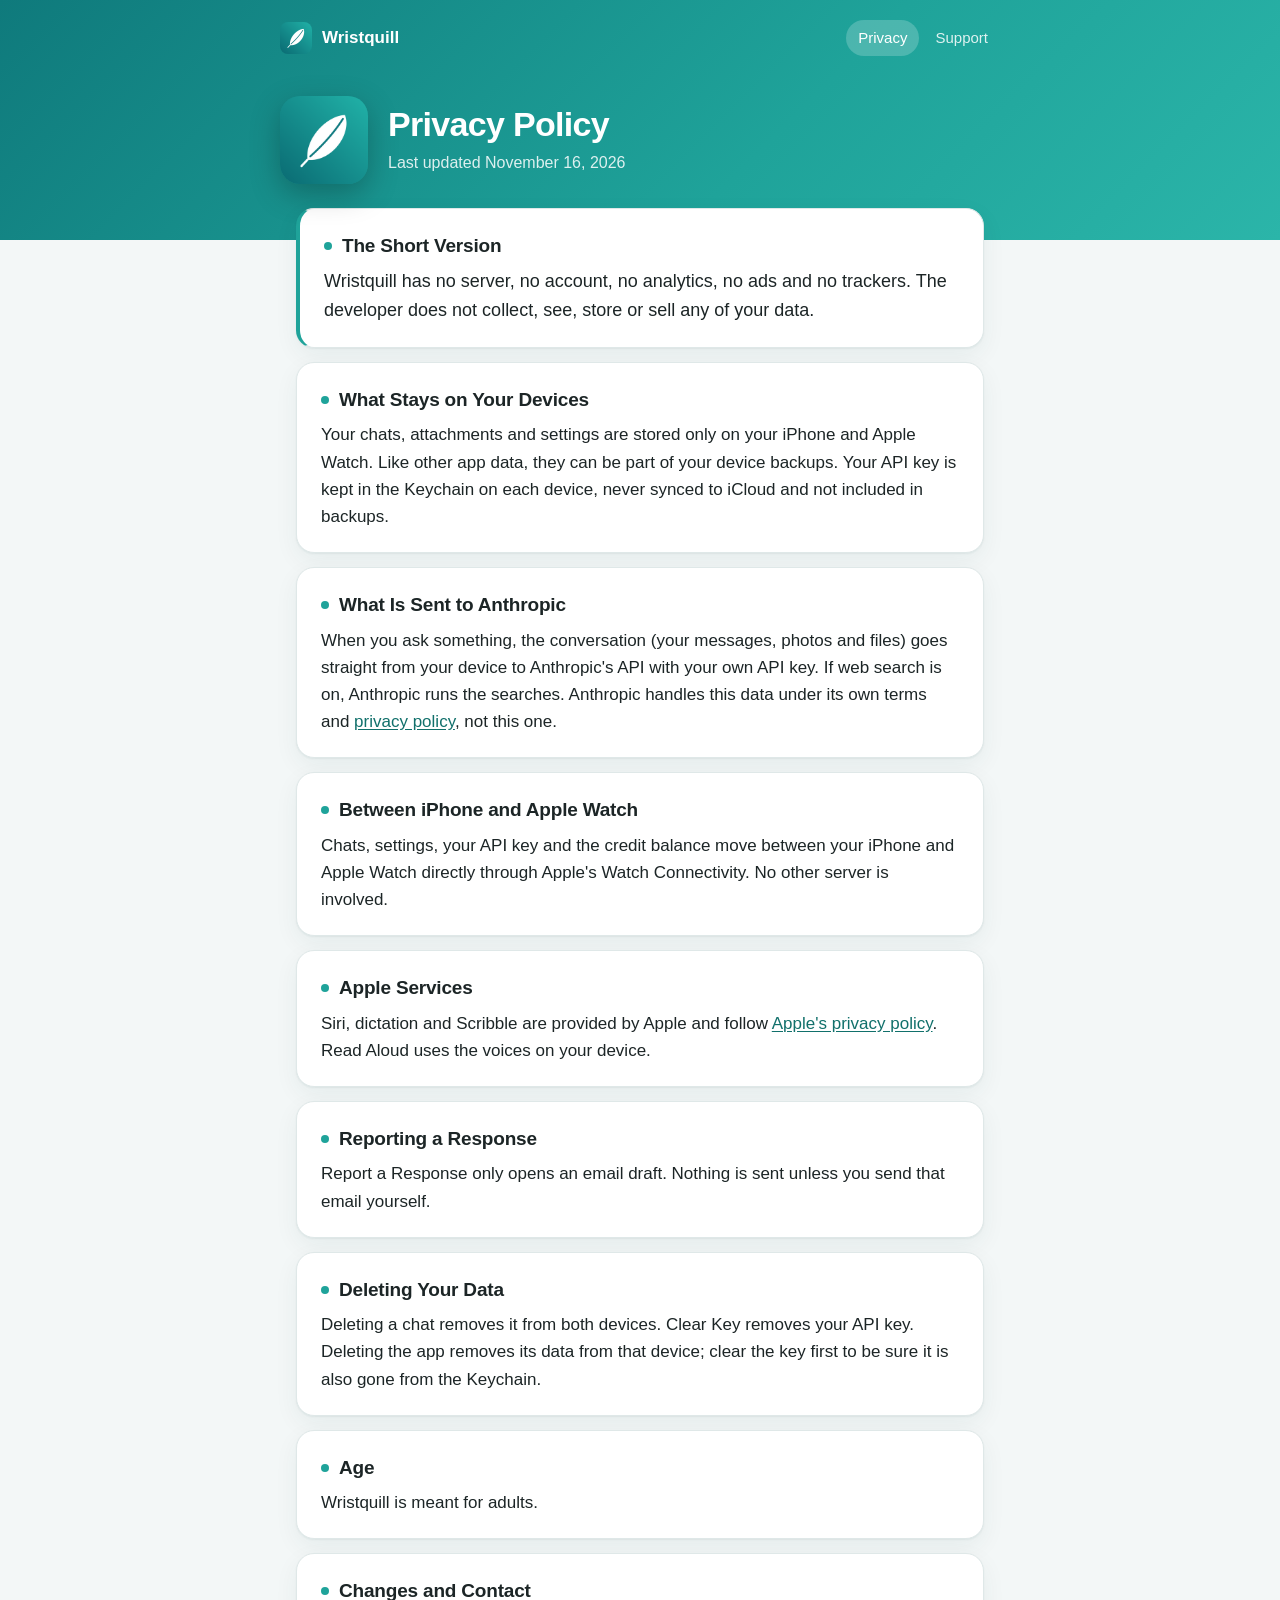
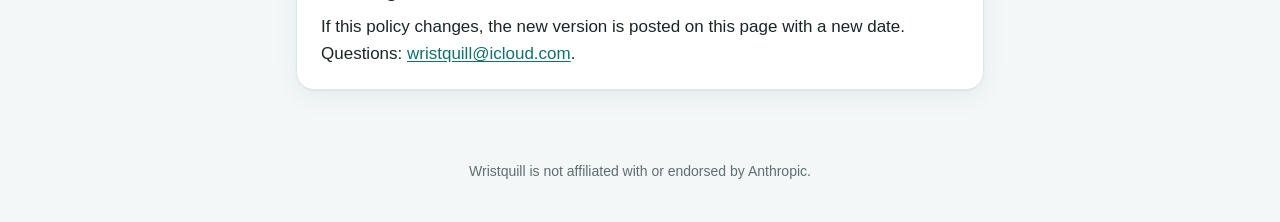
==== privacy.html @ 5ec28ea8 "Add privacy policy and support pages" ====
<!doctype html>
<html lang="en">
<head>
<meta charset="utf-8">
<meta name="viewport" content="width=device-width, initial-scale=1">
<meta name="color-scheme" content="light dark">
<title>Wristquill Privacy Policy</title>
<link rel="icon" type="image/png" href="icon.png">
<link rel="apple-touch-icon" href="apple-touch-icon.png">
<link rel="stylesheet" href="style.css">
</head>
<body>
<header class="hero">
  <div class="bar">
    <a class="brand" href="index.html"><img src="icon.png" alt=""><span>Wristquill</span></a>
    <nav><a href="privacy.html" aria-current="page">Privacy</a><a href="support.html">Support</a></nav>
  </div>
  <div class="hero-body">
    <img src="icon.png" alt="Wristquill app icon">
    <div><h1>Privacy Policy</h1><p>Last updated November 16, 2026</p></div>
  </div>
</header>
<main>
<section class="card lead">
  <h2>The Short Version</h2>
  <p>Wristquill has no server, no account, no analytics, no ads and no trackers. The developer does not collect, see, store or sell any of your data.</p>
</section>
<section class="card">
  <h2>What Stays on Your Devices</h2>
  <p>Your chats, attachments and settings are stored only on your iPhone and Apple Watch. Like other app data, they can be part of your device backups. Your API key is kept in the Keychain on each device, never synced to iCloud and not included in backups.</p>
</section>
<section class="card">
  <h2>What Is Sent to Anthropic</h2>
  <p>When you ask something, the conversation (your messages, photos and files) goes straight from your device to Anthropic's API with your own API key. If web search is on, Anthropic runs the searches. Anthropic handles this data under its own terms and <a href="https://www.anthropic.com/legal/privacy">privacy policy</a>, not this one.</p>
</section>
<section class="card">
  <h2>Between iPhone and Apple Watch</h2>
  <p>Chats, settings, your API key and the credit balance move between your iPhone and Apple Watch directly through Apple's Watch Connectivity. No other server is involved.</p>
</section>
<section class="card">
  <h2>Apple Services</h2>
  <p>Siri, dictation and Scribble are provided by Apple and follow <a href="https://www.apple.com/legal/privacy/">Apple's privacy policy</a>. Read Aloud uses the voices on your device.</p>
</section>
<section class="card">
  <h2>Reporting a Response</h2>
  <p>Report a Response only opens an email draft. Nothing is sent unless you send that email yourself.</p>
</section>
<section class="card">
  <h2>Deleting Your Data</h2>
  <p id="delete">Deleting a chat removes it from both devices. Clear Key removes your API key. Deleting the app removes its data from that device; clear the key first to be sure it is also gone from the Keychain.</p>
</section>
<section class="card">
  <h2>Age</h2>
  <p>Wristquill is meant for adults.</p>
</section>
<section class="card">
  <h2>Changes and Contact</h2>
  <p>If this policy changes, the new version is posted on this page with a new date. Questions: <a href="mailto:wristquill@icloud.com">wristquill@icloud.com</a>.</p>
</section>
</main>
<footer>Wristquill is not affiliated with or endorsed by Anthropic.</footer>
</body>
</html>
---- style.css ----
:root {
  --accent: #1fa39a;
  --accent-deep: #0f7a7c;
  --accent-ink: #11706b;
  --bg: #f3f7f7;
  --card: #ffffff;
  --fg: #1c2526;
  --muted: #5f6e70;
  --rule: #dfe8e8;
  --shadow: 0 1px 2px rgba(16, 60, 62, 0.06), 0 8px 24px rgba(16, 60, 62, 0.06);
}
@media (prefers-color-scheme: dark) {
  :root {
    --accent: #3cc7bc;
    --accent-deep: #0b4f51;
    --accent-ink: #5fd6cc;
    --bg: #0c1213;
    --card: #162021;
    --fg: #e9f1f1;
    --muted: #93a6a7;
    --rule: #243334;
    --shadow: none;
  }
}
* { box-sizing: border-box; }
html { -webkit-text-size-adjust: 100%; }
body {
  margin: 0;
  background: var(--bg);
  color: var(--fg);
  font: 17px/1.6 -apple-system, BlinkMacSystemFont, "SF Pro Text", "Helvetica Neue", Arial, sans-serif;
}
a { color: var(--accent-ink); text-underline-offset: 2px; }

.hero {
  background: linear-gradient(135deg, #0f7a7c 0%, #1fa39a 60%, #2bb5a9 100%);
  color: #ffffff;
  padding: 20px 16px 56px;
}
@media (prefers-color-scheme: dark) {
  .hero { background: linear-gradient(135deg, #083a3c 0%, #0f6f6c 60%, #178a83 100%); }
}
.bar, .hero-body, main { max-width: 720px; margin: 0 auto; }
.bar { display: flex; align-items: center; justify-content: space-between; gap: 12px; }
.brand { display: flex; align-items: center; gap: 10px; color: #fff; text-decoration: none; font-weight: 600; font-size: 17px; }
.brand img { width: 32px; height: 32px; border-radius: 8px; }
.bar nav { display: flex; gap: 4px; }
.bar nav a { color: rgba(255, 255, 255, 0.85); text-decoration: none; font-size: 15px; padding: 6px 12px; border-radius: 999px; }
.bar nav a:hover { background: rgba(255, 255, 255, 0.14); color: #fff; }
.bar nav a[aria-current="page"] { background: rgba(255, 255, 255, 0.2); color: #fff; }
.hero-body { padding-top: 40px; display: flex; align-items: center; gap: 20px; }
.hero-body img { width: 88px; height: 88px; border-radius: 20px; box-shadow: 0 10px 30px rgba(0, 0, 0, 0.25); flex: none; }
.hero h1 { margin: 0; font-size: 34px; line-height: 1.15; letter-spacing: -0.02em; }
.hero p { margin: 6px 0 0; color: rgba(255, 255, 255, 0.85); font-size: 16px; }

main { padding: 0 16px 48px; margin-top: -32px; }
.card {
  background: var(--card);
  border: 1px solid var(--rule);
  border-radius: 18px;
  box-shadow: var(--shadow);
  padding: 22px 24px;
  margin-bottom: 14px;
}
.card h2 { margin: 0 0 6px; font-size: 19px; letter-spacing: -0.01em; display: flex; align-items: center; gap: 10px; }
.card h2::before { content: ""; width: 8px; height: 8px; border-radius: 50%; background: var(--accent); flex: none; }
.card p { margin: 0 0 10px; }
.card p:last-child { margin-bottom: 0; }
.lead { border-left: 4px solid var(--accent); }
.lead p { font-size: 18px; }
.muted { color: var(--muted); font-size: 15px; }

.contact { display: flex; flex-wrap: wrap; align-items: center; justify-content: space-between; gap: 12px; }
.button {
  display: inline-block; background: var(--accent); color: #fff; text-decoration: none; font-weight: 600;
  padding: 10px 18px; border-radius: 999px;
}
@media (prefers-color-scheme: dark) { .button { color: #062a2b; } }
.button:hover { filter: brightness(1.06); }

.links { display: grid; grid-template-columns: 1fr 1fr; gap: 14px; }
.links a { display: block; text-decoration: none; color: var(--fg); }
.links a strong { color: var(--accent-ink); display: block; font-size: 18px; margin-bottom: 4px; }

footer { max-width: 720px; margin: 0 auto; padding: 8px 16px 40px; color: var(--muted); font-size: 14px; text-align: center; }

@media (max-width: 520px) {
  .hero-body { gap: 14px; padding-top: 28px; }
  .hero-body img { width: 64px; height: 64px; border-radius: 15px; }
  .hero h1 { font-size: 28px; }
  .card { padding: 18px; }
  .links { grid-template-columns: 1fr; }
  .brand span { display: none; }
}
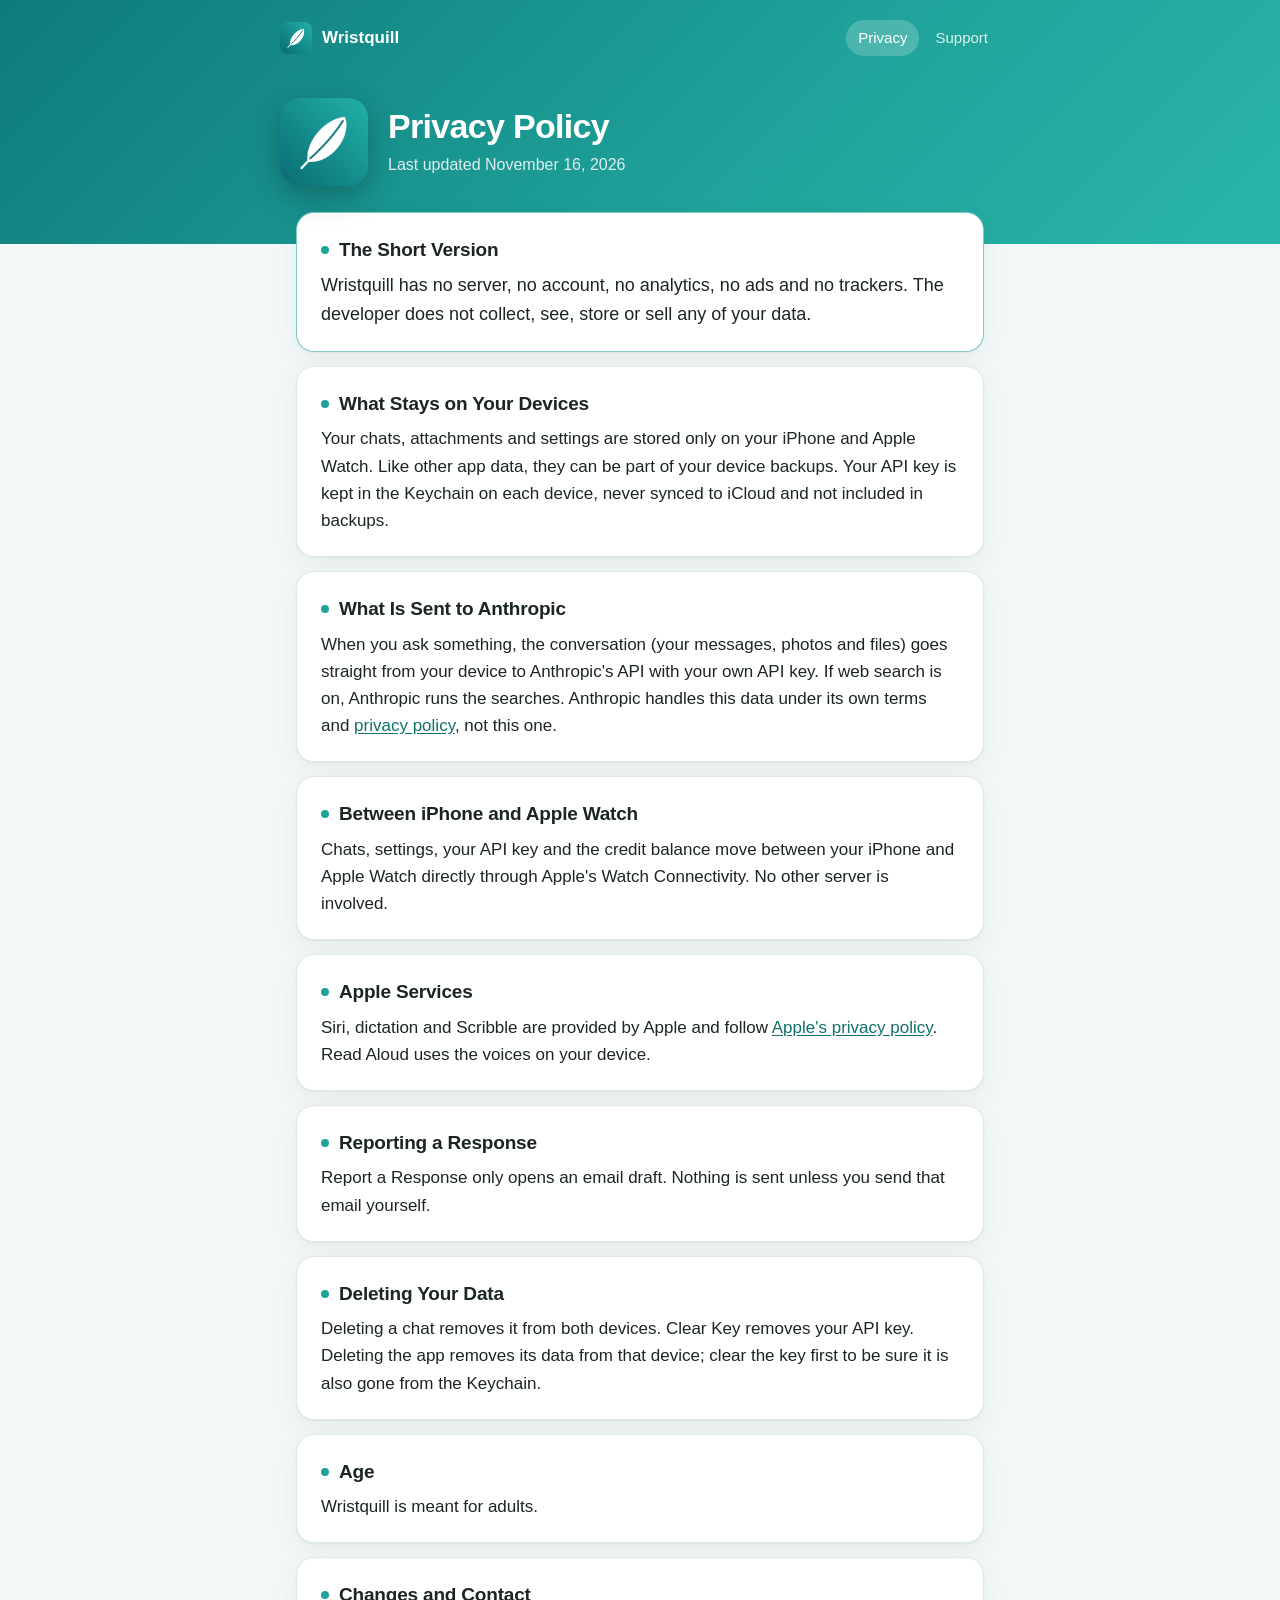
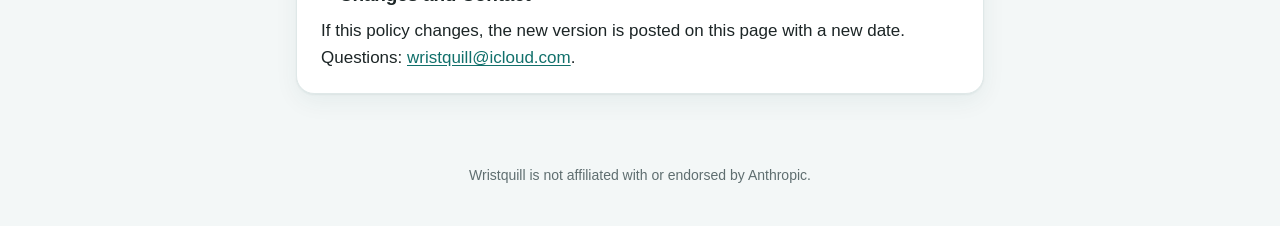
==== commit 37556a7b: "Polish layout: consistent header height, even spacing, outlined lead cards" ====
--- a/privacy.html
+++ b/privacy.html
@@ -7,7 +7,7 @@
 <title>Wristquill Privacy Policy</title>
 <link rel="icon" type="image/png" href="icon.png">
 <link rel="apple-touch-icon" href="apple-touch-icon.png">
-<link rel="stylesheet" href="style.css">
+<link rel="stylesheet" href="style.css?v=2">
 </head>
 <body>
 <header class="hero">
--- a/style.css
+++ b/style.css
@@ -49,6 +49,8 @@
 .bar nav a:hover { background: rgba(255, 255, 255, 0.14); color: #fff; }
 .bar nav a[aria-current="page"] { background: rgba(255, 255, 255, 0.2); color: #fff; }
 .hero-body { padding-top: 40px; display: flex; align-items: center; gap: 20px; }
+/* Same header height on every page: room for the title plus two subtitle lines. */
+.hero-body > div { min-height: 92px; display: flex; flex-direction: column; justify-content: center; }
 .hero-body img { width: 88px; height: 88px; border-radius: 20px; box-shadow: 0 10px 30px rgba(0, 0, 0, 0.25); flex: none; }
 .hero h1 { margin: 0; font-size: 34px; line-height: 1.15; letter-spacing: -0.02em; }
 .hero p { margin: 6px 0 0; color: rgba(255, 255, 255, 0.85); font-size: 16px; }
@@ -66,19 +68,21 @@
 .card h2::before { content: ""; width: 8px; height: 8px; border-radius: 50%; background: var(--accent); flex: none; }
 .card p { margin: 0 0 10px; }
 .card p:last-child { margin-bottom: 0; }
-.lead { border-left: 4px solid var(--accent); }
+.lead { border-color: color-mix(in srgb, var(--accent) 55%, transparent); border-width: 1.5px; }
 .lead p { font-size: 18px; }
 .muted { color: var(--muted); font-size: 15px; }
 
-.contact { display: flex; flex-wrap: wrap; align-items: center; justify-content: space-between; gap: 12px; }
+.contact .actions { display: flex; flex-wrap: wrap; align-items: center; gap: 8px 16px; margin-top: 14px; }
+.contact .actions .muted a { color: var(--muted); }
 .button {
   display: inline-block; background: var(--accent); color: #fff; text-decoration: none; font-weight: 600;
-  padding: 10px 18px; border-radius: 999px;
+  padding: 0 22px; min-height: 44px; line-height: 44px; border-radius: 999px;
 }
 @media (prefers-color-scheme: dark) { .button { color: #062a2b; } }
 .button:hover { filter: brightness(1.06); }
 
-.links { display: grid; grid-template-columns: 1fr 1fr; gap: 14px; }
+.links { display: grid; grid-template-columns: 1fr 1fr; gap: 14px; margin-bottom: 14px; }
+.links .card { margin-bottom: 0; }
 .links a { display: block; text-decoration: none; color: var(--fg); }
 .links a strong { color: var(--accent-ink); display: block; font-size: 18px; margin-bottom: 4px; }
 
@@ -87,8 +91,10 @@
 @media (max-width: 520px) {
   .hero-body { gap: 14px; padding-top: 28px; }
   .hero-body img { width: 64px; height: 64px; border-radius: 15px; }
+  .hero-body > div { min-height: 90px; }
   .hero h1 { font-size: 28px; }
-  .card { padding: 18px; }
+  .card { padding: 18px 20px; }
+  .contact .actions .button, .contact .actions .muted { flex: 1 1 100%; text-align: center; }
   .links { grid-template-columns: 1fr; }
   .brand span { display: none; }
 }
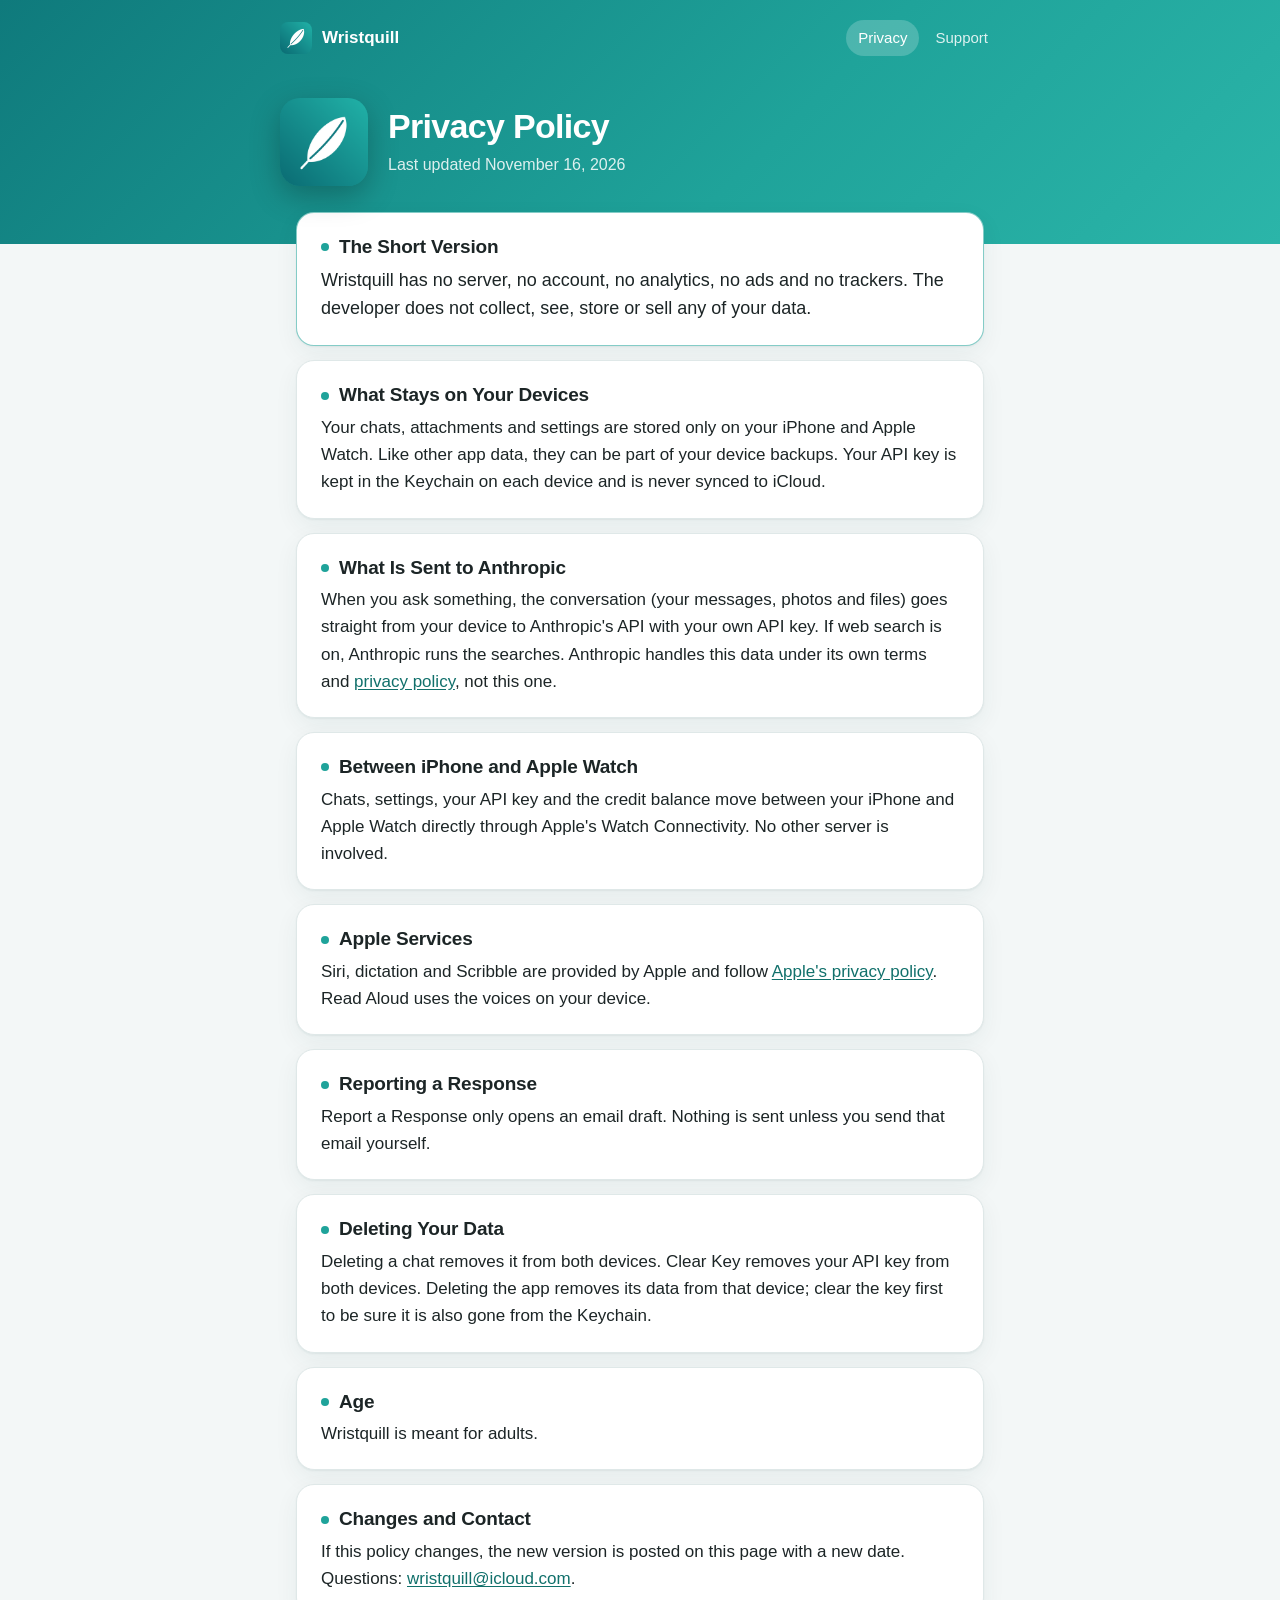
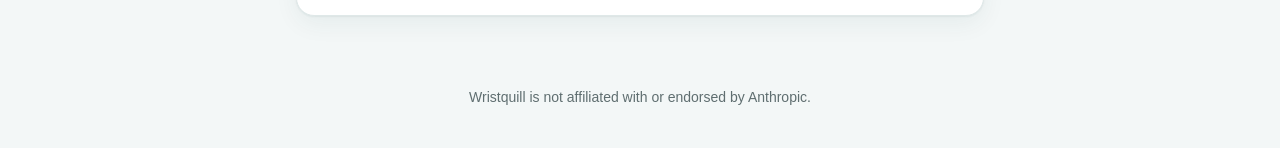
==== commit 7011c094: "Update privacy wording on the API key and fix heading bullets on wrapped titles" ====
--- a/privacy.html
+++ b/privacy.html
@@ -27,7 +27,7 @@
 </section>
 <section class="card">
   <h2>What Stays on Your Devices</h2>
-  <p>Your chats, attachments and settings are stored only on your iPhone and Apple Watch. Like other app data, they can be part of your device backups. Your API key is kept in the Keychain on each device, never synced to iCloud and not included in backups.</p>
+  <p>Your chats, attachments and settings are stored only on your iPhone and Apple Watch. Like other app data, they can be part of your device backups. Your API key is kept in the Keychain on each device and is never synced to iCloud.</p>
 </section>
 <section class="card">
   <h2>What Is Sent to Anthropic</h2>
@@ -47,7 +47,7 @@
 </section>
 <section class="card">
   <h2>Deleting Your Data</h2>
-  <p id="delete">Deleting a chat removes it from both devices. Clear Key removes your API key. Deleting the app removes its data from that device; clear the key first to be sure it is also gone from the Keychain.</p>
+  <p id="delete">Deleting a chat removes it from both devices. Clear Key removes your API key from both devices. Deleting the app removes its data from that device; clear the key first to be sure it is also gone from the Keychain.</p>
 </section>
 <section class="card">
   <h2>Age</h2>
--- a/style.css
+++ b/style.css
@@ -64,8 +64,9 @@
   padding: 22px 24px;
   margin-bottom: 14px;
 }
-.card h2 { margin: 0 0 6px; font-size: 19px; letter-spacing: -0.01em; display: flex; align-items: center; gap: 10px; }
-.card h2::before { content: ""; width: 8px; height: 8px; border-radius: 50%; background: var(--accent); flex: none; }
+.card h2 { margin: 0 0 6px; font-size: 19px; line-height: 1.3; letter-spacing: -0.01em; display: flex; align-items: flex-start; gap: 10px; }
+/* Centered on the first line, so it stays put when a heading wraps. */
+.card h2::before { content: ""; width: 8px; height: 8px; margin-top: calc((1.3em - 8px) / 2); border-radius: 50%; background: var(--accent); flex: none; }
 .card p { margin: 0 0 10px; }
 .card p:last-child { margin-bottom: 0; }
 .lead { border-color: color-mix(in srgb, var(--accent) 55%, transparent); border-width: 1.5px; }
